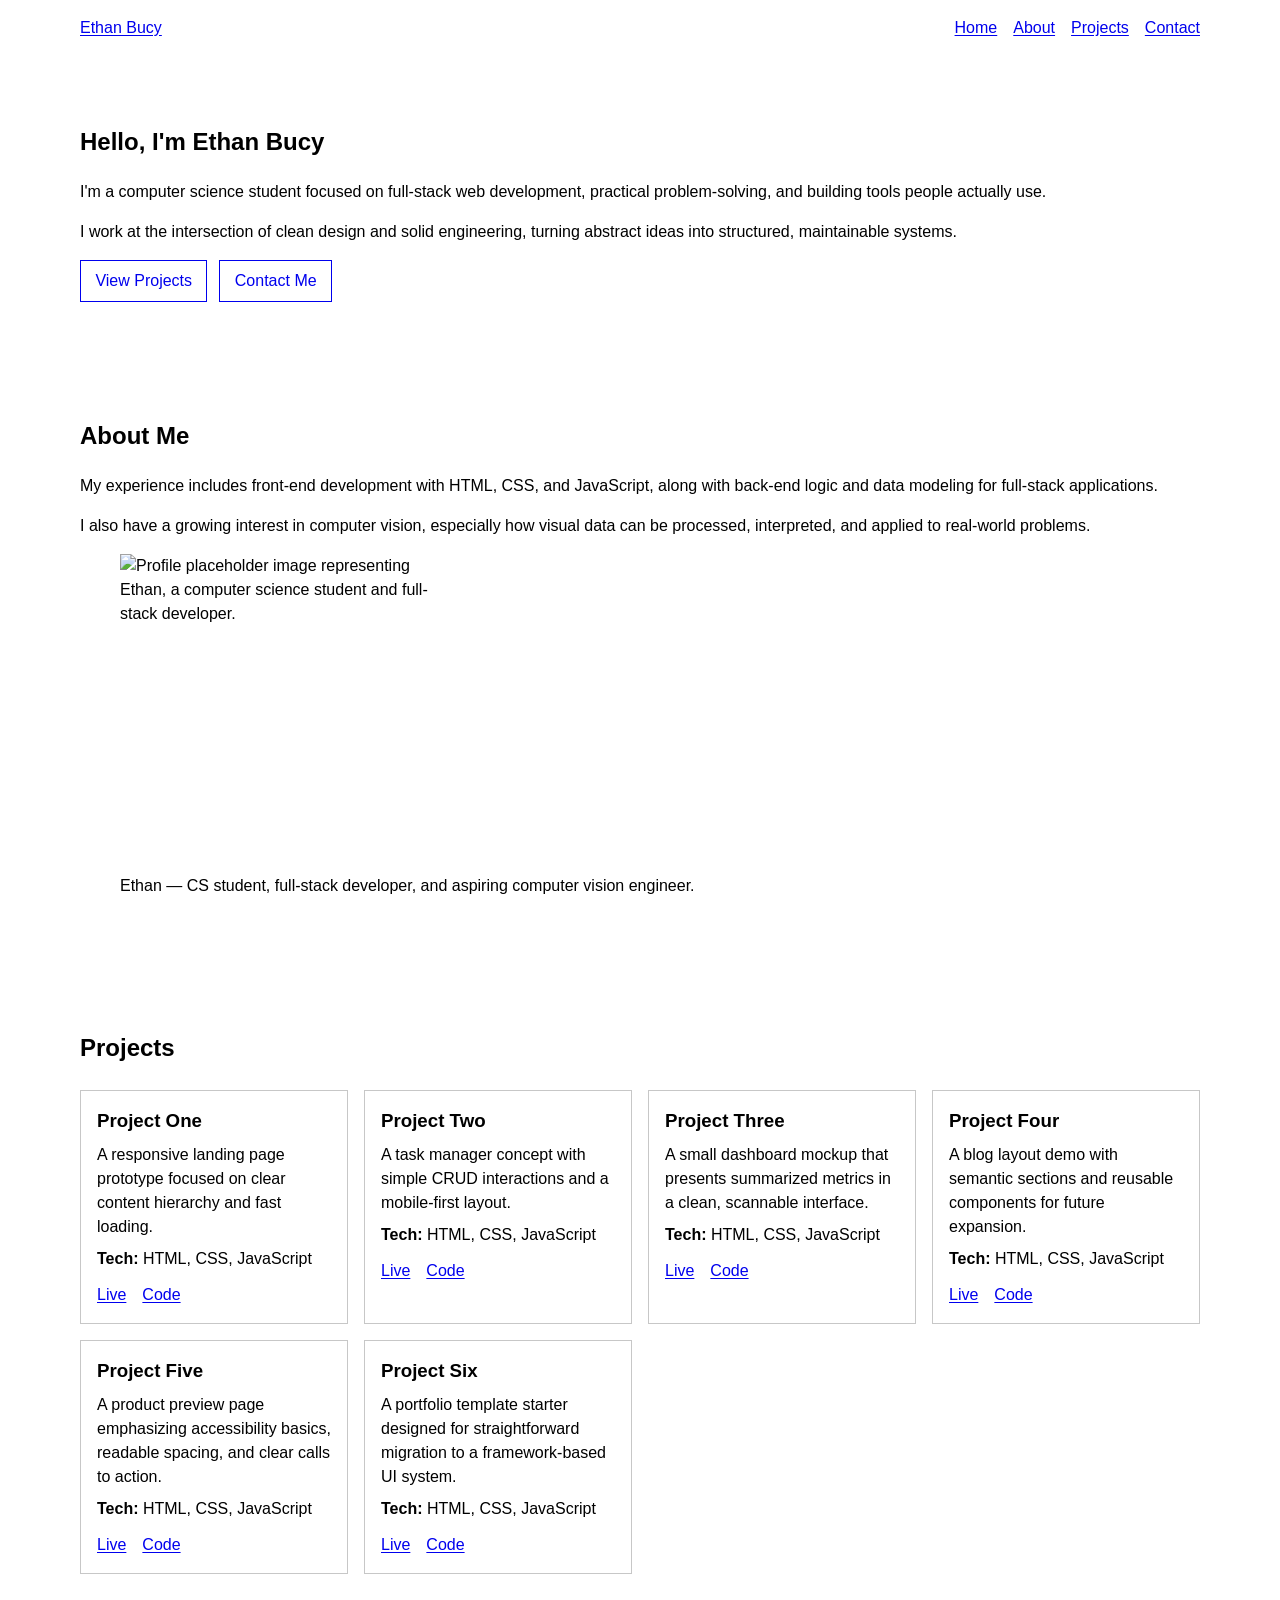
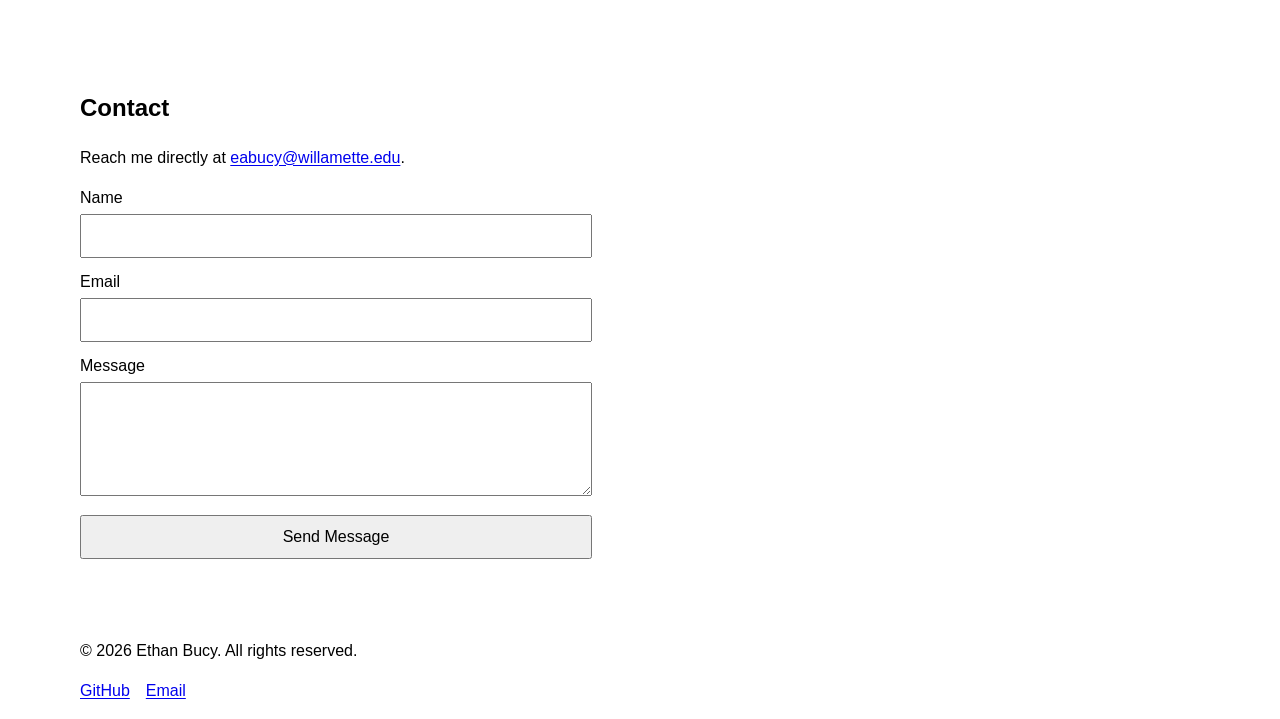
==== index.html @ 57baa80f "Phase1" ====
<!doctype html>
<html lang="en">
  <head>
    <meta charset="UTF-8" />
    <meta name="viewport" content="width=device-width, initial-scale=1.0" />
    <title>Ethan Bucy | Portfolio</title>
    <link rel="stylesheet" href="style.css" />
  </head>
  <body>
    <a class="skip-link" href="#main-content">Skip to content</a>

    <!-- Header / Navigation -->
    <header class="site-header">
      <div class="container">
        <nav class="nav" aria-label="Primary">
          <a class="brand" href="#home">Ethan Bucy</a>
          <ul class="nav__list">
            <li><a href="#home">Home</a></li>
            <li><a href="#about">About</a></li>
            <li><a href="#projects">Projects</a></li>
            <li><a href="#contact">Contact</a></li>
          </ul>
        </nav>
      </div>
    </header>

    <main id="main-content">
      <!-- Hero Section -->
      <section id="home" class="section hero">
        <div class="container">
          <h1>Hello, I'm Ethan Bucy</h1>
          <p>
            I'm a computer science student focused on full-stack web
            development, practical problem-solving, and building tools people
            actually use.
          </p>
          <p>
            I work at the intersection of clean design and solid engineering,
            turning abstract ideas into structured, maintainable systems.
          </p>
          <div class="hero__actions">
            <a class="button" href="#projects">View Projects</a>
            <a class="button button--secondary" href="#contact">Contact Me</a>
          </div>
        </div>
      </section>

      <!-- About Section -->
      <section id="about" class="section about">
        <div class="container">
          <h2>About Me</h2>
          <p>
            My experience includes front-end development with HTML, CSS, and
            JavaScript, along with back-end logic and data modeling for
            full-stack applications.
          </p>
          <p>
            I also have a growing interest in computer vision, especially how
            visual data can be processed, interpreted, and applied to
            real-world problems.
          </p>
          <figure class="profile">
            <img
              src="assets/profile-placeholder.jpg"
              alt="Profile placeholder image representing Ethan, a computer science student and full-stack developer."
              width="320"
              height="320"
            />
            <figcaption>Ethan — CS student, full-stack developer, and aspiring computer vision engineer.</figcaption>
          </figure>
        </div>
      </section>

      <!-- Projects Section -->
      <section id="projects" class="section projects-section">
        <div class="container">
          <h2>Projects</h2>
          <ul class="projects" aria-label="Project cards">
            <li class="projects__item">
              <article class="project-card">
                <div class="project-card__body">
                  <h3>Project One</h3>
                  <p>
                    A responsive landing page prototype focused on clear content
                    hierarchy and fast loading.
                  </p>
                  <p class="project-card__tech"><strong>Tech:</strong> HTML, CSS, JavaScript</p>
                </div>
                <p class="project-card__links"><a href="#">Live</a> <a href="#">Code</a></p>
              </article>
            </li>
            <li class="projects__item">
              <article class="project-card">
                <div class="project-card__body">
                  <h3>Project Two</h3>
                  <p>
                    A task manager concept with simple CRUD interactions and a
                    mobile-first layout.
                  </p>
                  <p class="project-card__tech"><strong>Tech:</strong> HTML, CSS, JavaScript</p>
                </div>
                <p class="project-card__links"><a href="#">Live</a> <a href="#">Code</a></p>
              </article>
            </li>
            <li class="projects__item">
              <article class="project-card">
                <div class="project-card__body">
                  <h3>Project Three</h3>
                  <p>
                    A small dashboard mockup that presents summarized metrics in
                    a clean, scannable interface.
                  </p>
                  <p class="project-card__tech"><strong>Tech:</strong> HTML, CSS, JavaScript</p>
                </div>
                <p class="project-card__links"><a href="#">Live</a> <a href="#">Code</a></p>
              </article>
            </li>
            <li class="projects__item">
              <article class="project-card">
                <div class="project-card__body">
                  <h3>Project Four</h3>
                  <p>
                    A blog layout demo with semantic sections and reusable
                    components for future expansion.
                  </p>
                  <p class="project-card__tech"><strong>Tech:</strong> HTML, CSS, JavaScript</p>
                </div>
                <p class="project-card__links"><a href="#">Live</a> <a href="#">Code</a></p>
              </article>
            </li>
            <li class="projects__item">
              <article class="project-card">
                <div class="project-card__body">
                  <h3>Project Five</h3>
                  <p>
                    A product preview page emphasizing accessibility basics,
                    readable spacing, and clear calls to action.
                  </p>
                  <p class="project-card__tech"><strong>Tech:</strong> HTML, CSS, JavaScript</p>
                </div>
                <p class="project-card__links"><a href="#">Live</a> <a href="#">Code</a></p>
              </article>
            </li>
            <li class="projects__item">
              <article class="project-card">
                <div class="project-card__body">
                  <h3>Project Six</h3>
                  <p>
                    A portfolio template starter designed for straightforward
                    migration to a framework-based UI system.
                  </p>
                  <p class="project-card__tech"><strong>Tech:</strong> HTML, CSS, JavaScript</p>
                </div>
                <p class="project-card__links"><a href="#">Live</a> <a href="#">Code</a></p>
              </article>
            </li>
          </ul>
        </div>
      </section>

      <!-- Contact Section -->
      <section id="contact" class="section contact">
        <div class="container">
          <h2>Contact</h2>
          <p>
            Reach me directly at
            <a href="mailto:eabucy@willamette.edu">eabucy@willamette.edu</a>.
          </p>
          <form class="contact-form" action="#" method="post">
            <div>
              <label for="name">Name</label>
              <input id="name" name="name" type="text" autocomplete="name" required />
            </div>
            <div>
              <label for="email">Email</label>
              <input
                id="email"
                name="email"
                type="email"
                autocomplete="email"
                required
              />
            </div>
            <div>
              <label for="message">Message</label>
              <textarea
                id="message"
                name="message"
                rows="4"
                required
              ></textarea>
            </div>
            <button type="submit">Send Message</button>
          </form>
        </div>
      </section>
    </main>

    <!-- Footer -->
    <footer class="site-footer">
      <div class="container">
        <p>&copy; 2026 Ethan Bucy. All rights reserved.</p>
        <ul class="social-links" aria-label="Social links">
          <li><a href="#">GitHub</a></li>
          <li><a href="mailto:eabucy@willamette.edu">Email</a></li>
        </ul>
      </div>
    </footer>
  </body>
</html>
---- style.css ----
*,
*::before,
*::after {
  box-sizing: border-box;
}

html {
  font-family: -apple-system, BlinkMacSystemFont, "Segoe UI", sans-serif;
  line-height: 1.5;
  -webkit-text-size-adjust: 100%;
}

body {
  margin: 0;
}

img {
  display: block;
  max-width: 100%;
  height: auto;
}

a {
  text-underline-offset: 0.15em;
}

.container {
  width: min(100% - 2rem, 70rem);
  margin-inline: auto;
}

.section {
  padding-block: 3rem;
}

.site-header,
.site-footer {
  padding-block: 1rem;
}

.nav {
  display: flex;
  flex-wrap: wrap;
  justify-content: space-between;
  align-items: center;
  gap: 0.75rem;
}

.nav__list {
  list-style: none;
  display: flex;
  flex-wrap: wrap;
  gap: 1rem;
  margin: 0;
  padding: 0;
}

.hero__actions {
  display: flex;
  flex-wrap: wrap;
  gap: 0.75rem;
  margin-top: 1rem;
}

.button {
  display: inline-block;
  padding: 0.5rem 0.9rem;
  border: 1px solid currentColor;
  text-decoration: none;
}

.projects {
  list-style: none;
  display: grid;
  grid-template-columns: repeat(auto-fit, minmax(16rem, 1fr));
  gap: 1rem;
  margin: 1.5rem 0 0;
  padding: 0;
}

.project-card {
  height: 100%;
  border: 1px solid #c7c7c7;
  padding: 1rem;
  display: flex;
  flex-direction: column;
  gap: 0.75rem;
}

.project-card__body {
  display: grid;
  gap: 0.5rem;
}

.project-card__body > * {
  margin: 0;
}

.project-card__links {
  margin: 0;
  display: flex;
  gap: 1rem;
}

.contact-form {
  margin-top: 1rem;
  max-width: 32rem;
  display: grid;
  gap: 0.75rem;
}

.contact-form label {
  display: inline-block;
  margin-bottom: 0.25rem;
}

.contact-form input,
.contact-form textarea,
.contact-form button {
  width: 100%;
  font: inherit;
}

.contact-form input,
.contact-form textarea {
  padding: 0.5rem;
}

.contact-form button {
  width: auto;
  padding: 0.5rem 0.9rem;
}

.social-links {
  list-style: none;
  display: flex;
  flex-wrap: wrap;
  gap: 1rem;
  margin: 0;
  padding: 0;
}

.skip-link {
  position: absolute;
  left: -9999px;
  top: auto;
  z-index: 1000;
}

.skip-link:focus {
  left: 1rem;
  top: 1rem;
  padding: 0.5rem 0.75rem;
  border: 1px solid #000;
  background: #fff;
}

/* Phase 2: Add your vanilla styling here */
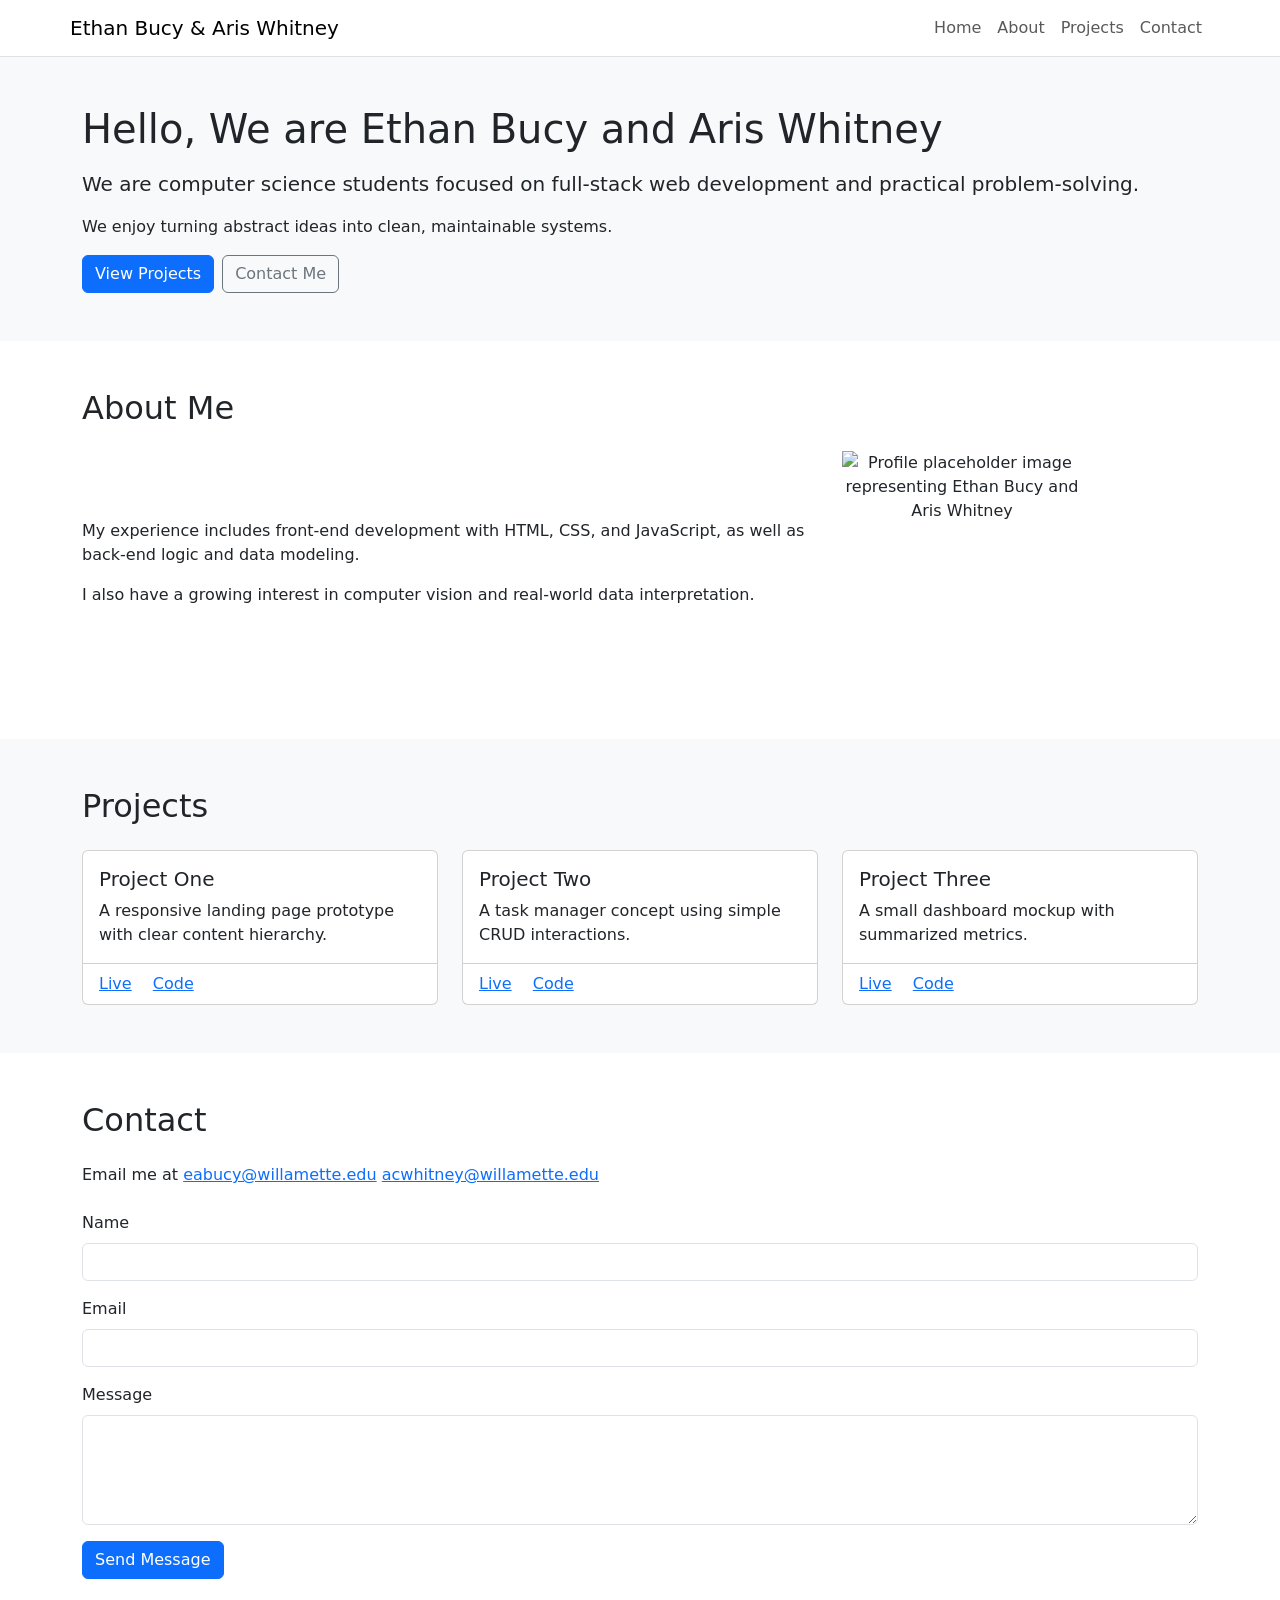
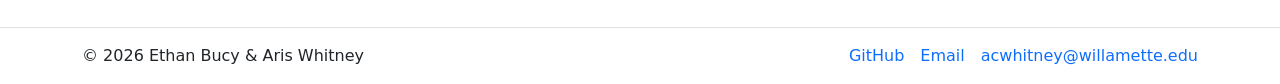
==== commit 85592eef: "final" ====
--- a/index.html
+++ b/index.html
@@ -3,208 +3,198 @@
   <head>
     <meta charset="UTF-8" />
     <meta name="viewport" content="width=device-width, initial-scale=1.0" />
-    <title>Ethan Bucy | Portfolio</title>
+    <title>Ethan Bucy & Aris Whitney| Portfolio</title>
+
+    <!-- Bootstrap 5 -->
+    <link
+      href="https://cdn.jsdelivr.net/npm/bootstrap@5.3.2/dist/css/bootstrap.min.css"
+      rel="stylesheet"
+    />
+
+    <!-- Custom styles -->
     <link rel="stylesheet" href="style.css" />
   </head>
+
   <body>
     <a class="skip-link" href="#main-content">Skip to content</a>
 
     <!-- Header / Navigation -->
-    <header class="site-header">
-      <div class="container">
-        <nav class="nav" aria-label="Primary">
-          <a class="brand" href="#home">Ethan Bucy</a>
-          <ul class="nav__list">
-            <li><a href="#home">Home</a></li>
-            <li><a href="#about">About</a></li>
-            <li><a href="#projects">Projects</a></li>
-            <li><a href="#contact">Contact</a></li>
+    <header class="site-header border-bottom">
+      <nav class="navbar navbar-expand-md container" aria-label="Primary">
+        <a class="navbar-brand" href="#home">Ethan Bucy & Aris Whitney</a>
+
+        <button
+          class="navbar-toggler"
+          type="button"
+          data-bs-toggle="collapse"
+          data-bs-target="#primaryNav"
+          aria-controls="primaryNav"
+          aria-expanded="false"
+          aria-label="Toggle navigation"
+        >
+          <span class="navbar-toggler-icon"></span>
+        </button>
+
+        <div class="collapse navbar-collapse" id="primaryNav">
+          <ul class="navbar-nav ms-auto mb-2 mb-md-0">
+            <li class="nav-item"><a class="nav-link" href="#home">Home</a></li>
+            <li class="nav-item"><a class="nav-link" href="#about">About</a></li>
+            <li class="nav-item"><a class="nav-link" href="#projects">Projects</a></li>
+            <li class="nav-item"><a class="nav-link" href="#contact">Contact</a></li>
           </ul>
-        </nav>
-      </div>
+        </div>
+      </nav>
     </header>
 
     <main id="main-content">
-      <!-- Hero Section -->
-      <section id="home" class="section hero">
-        <div class="container">
-          <h1>Hello, I'm Ethan Bucy</h1>
-          <p>
-            I'm a computer science student focused on full-stack web
-            development, practical problem-solving, and building tools people
-            actually use.
+      <!-- Hero -->
+      <section id="home" class="py-5 bg-light">
+        <div class="container">
+          <h1 class="mb-3">Hello, We are Ethan Bucy and Aris Whitney</h1>
+          <p class="lead">
+            We are computer science students focused on full-stack web development
+            and practical problem-solving.
           </p>
           <p>
-            I work at the intersection of clean design and solid engineering,
-            turning abstract ideas into structured, maintainable systems.
+            We enjoy turning abstract ideas into clean, maintainable systems.
           </p>
-          <div class="hero__actions">
-            <a class="button" href="#projects">View Projects</a>
-            <a class="button button--secondary" href="#contact">Contact Me</a>
+          <div class="d-flex gap-2 flex-wrap mt-3">
+            <a class="btn btn-primary" href="#projects">View Projects</a>
+            <a class="btn btn-outline-secondary" href="#contact">Contact Me</a>
           </div>
         </div>
       </section>
 
-      <!-- About Section -->
-      <section id="about" class="section about">
-        <div class="container">
-          <h2>About Me</h2>
+      <!-- About -->
+      <section id="about" class="py-5">
+        <div class="container">
+          <h2 class="mb-4">About Me</h2>
+          <div class="row align-items-center g-4">
+            <div class="col-md-8">
+              <p>
+                My experience includes front-end development with HTML, CSS, and
+                JavaScript, as well as back-end logic and data modeling.
+              </p>
+              <p>
+                I also have a growing interest in computer vision and real-world
+                data interpretation.
+              </p>
+            </div>
+            <div class="col-md-4 text-center">
+              <img
+                src="assets/profile-placeholder.jpg"
+                alt="Profile placeholder image representing Ethan Bucy and Aris Whitney"
+                class="img-fluid"
+                width="240"
+                height="240"
+              />
+            </div>
+          </div>
+        </div>
+      </section>
+
+      <!-- Projects -->
+      <section id="projects" class="py-5 bg-light">
+        <div class="container">
+          <h2 class="mb-4">Projects</h2>
+          <div class="row g-4">
+            <div class="col-sm-6 col-lg-4">
+              <article class="card h-100">
+                <div class="card-body">
+                  <h3 class="h5 card-title">Project One</h3>
+                  <p class="card-text">
+                    A responsive landing page prototype with clear content
+                    hierarchy.
+                  </p>
+                </div>
+                <div class="card-footer bg-transparent">
+                  <a href="#" class="card-link">Live</a>
+                  <a href="#" class="card-link">Code</a>
+                </div>
+              </article>
+            </div>
+
+            <div class="col-sm-6 col-lg-4">
+              <article class="card h-100">
+                <div class="card-body">
+                  <h3 class="h5 card-title">Project Two</h3>
+                  <p class="card-text">
+                    A task manager concept using simple CRUD interactions.
+                  </p>
+                </div>
+                <div class="card-footer bg-transparent">
+                  <a href="#" class="card-link">Live</a>
+                  <a href="#" class="card-link">Code</a>
+                </div>
+              </article>
+            </div>
+
+            <div class="col-sm-6 col-lg-4">
+              <article class="card h-100">
+                <div class="card-body">
+                  <h3 class="h5 card-title">Project Three</h3>
+                  <p class="card-text">
+                    A small dashboard mockup with summarized metrics.
+                  </p>
+                </div>
+                <div class="card-footer bg-transparent">
+                  <a href="#" class="card-link">Live</a>
+                  <a href="#" class="card-link">Code</a>
+                </div>
+              </article>
+            </div>
+          </div>
+        </div>
+      </section>
+
+      <!-- Contact -->
+      <section id="contact" class="py-5">
+        <div class="container">
+          <h2 class="mb-4">Contact</h2>
           <p>
-            My experience includes front-end development with HTML, CSS, and
-            JavaScript, along with back-end logic and data modeling for
-            full-stack applications.
+            Email me at
+            <a href="mailto:eabucy@willamette.edu">eabucy@willamette.edu</a>
+            <a href="mailto:acwhitney@willamette.edu">acwhitney@willamette.edu</a>
           </p>
-          <p>
-            I also have a growing interest in computer vision, especially how
-            visual data can be processed, interpreted, and applied to
-            real-world problems.
-          </p>
-          <figure class="profile">
-            <img
-              src="assets/profile-placeholder.jpg"
-              alt="Profile placeholder image representing Ethan, a computer science student and full-stack developer."
-              width="320"
-              height="320"
-            />
-            <figcaption>Ethan — CS student, full-stack developer, and aspiring computer vision engineer.</figcaption>
-          </figure>
-        </div>
-      </section>
-
-      <!-- Projects Section -->
-      <section id="projects" class="section projects-section">
-        <div class="container">
-          <h2>Projects</h2>
-          <ul class="projects" aria-label="Project cards">
-            <li class="projects__item">
-              <article class="project-card">
-                <div class="project-card__body">
-                  <h3>Project One</h3>
-                  <p>
-                    A responsive landing page prototype focused on clear content
-                    hierarchy and fast loading.
-                  </p>
-                  <p class="project-card__tech"><strong>Tech:</strong> HTML, CSS, JavaScript</p>
-                </div>
-                <p class="project-card__links"><a href="#">Live</a> <a href="#">Code</a></p>
-              </article>
-            </li>
-            <li class="projects__item">
-              <article class="project-card">
-                <div class="project-card__body">
-                  <h3>Project Two</h3>
-                  <p>
-                    A task manager concept with simple CRUD interactions and a
-                    mobile-first layout.
-                  </p>
-                  <p class="project-card__tech"><strong>Tech:</strong> HTML, CSS, JavaScript</p>
-                </div>
-                <p class="project-card__links"><a href="#">Live</a> <a href="#">Code</a></p>
-              </article>
-            </li>
-            <li class="projects__item">
-              <article class="project-card">
-                <div class="project-card__body">
-                  <h3>Project Three</h3>
-                  <p>
-                    A small dashboard mockup that presents summarized metrics in
-                    a clean, scannable interface.
-                  </p>
-                  <p class="project-card__tech"><strong>Tech:</strong> HTML, CSS, JavaScript</p>
-                </div>
-                <p class="project-card__links"><a href="#">Live</a> <a href="#">Code</a></p>
-              </article>
-            </li>
-            <li class="projects__item">
-              <article class="project-card">
-                <div class="project-card__body">
-                  <h3>Project Four</h3>
-                  <p>
-                    A blog layout demo with semantic sections and reusable
-                    components for future expansion.
-                  </p>
-                  <p class="project-card__tech"><strong>Tech:</strong> HTML, CSS, JavaScript</p>
-                </div>
-                <p class="project-card__links"><a href="#">Live</a> <a href="#">Code</a></p>
-              </article>
-            </li>
-            <li class="projects__item">
-              <article class="project-card">
-                <div class="project-card__body">
-                  <h3>Project Five</h3>
-                  <p>
-                    A product preview page emphasizing accessibility basics,
-                    readable spacing, and clear calls to action.
-                  </p>
-                  <p class="project-card__tech"><strong>Tech:</strong> HTML, CSS, JavaScript</p>
-                </div>
-                <p class="project-card__links"><a href="#">Live</a> <a href="#">Code</a></p>
-              </article>
-            </li>
-            <li class="projects__item">
-              <article class="project-card">
-                <div class="project-card__body">
-                  <h3>Project Six</h3>
-                  <p>
-                    A portfolio template starter designed for straightforward
-                    migration to a framework-based UI system.
-                  </p>
-                  <p class="project-card__tech"><strong>Tech:</strong> HTML, CSS, JavaScript</p>
-                </div>
-                <p class="project-card__links"><a href="#">Live</a> <a href="#">Code</a></p>
-              </article>
-            </li>
-          </ul>
-        </div>
-      </section>
-
-      <!-- Contact Section -->
-      <section id="contact" class="section contact">
-        <div class="container">
-          <h2>Contact</h2>
-          <p>
-            Reach me directly at
-            <a href="mailto:eabucy@willamette.edu">eabucy@willamette.edu</a>.
-          </p>
-          <form class="contact-form" action="#" method="post">
-            <div>
-              <label for="name">Name</label>
-              <input id="name" name="name" type="text" autocomplete="name" required />
-            </div>
-            <div>
-              <label for="email">Email</label>
-              <input
-                id="email"
-                name="email"
-                type="email"
-                autocomplete="email"
-                required
-              />
-            </div>
-            <div>
-              <label for="message">Message</label>
-              <textarea
-                id="message"
-                name="message"
-                rows="4"
-                required
-              ></textarea>
-            </div>
-            <button type="submit">Send Message</button>
+
+          <form class="contact-form mt-4" action="#" method="post">
+            <div class="mb-3">
+              <label for="name" class="form-label">Name</label>
+              <input id="name" class="form-control" type="text" required />
+            </div>
+
+            <div class="mb-3">
+              <label for="email" class="form-label">Email</label>
+              <input id="email" class="form-control" type="email" required />
+            </div>
+
+            <div class="mb-3">
+              <label for="message" class="form-label">Message</label>
+              <textarea id="message" class="form-control" rows="4" required></textarea>
+            </div>
+
+            <button type="submit" class="btn btn-primary">Send Message</button>
           </form>
         </div>
       </section>
     </main>
 
     <!-- Footer -->
-    <footer class="site-footer">
-      <div class="container">
-        <p>&copy; 2026 Ethan Bucy. All rights reserved.</p>
-        <ul class="social-links" aria-label="Social links">
+    <footer class="site-footer border-top py-3">
+      <div class="container d-flex flex-wrap justify-content-between gap-2">
+        <p class="mb-0">&copy; 2026 Ethan Bucy & Aris Whitney</p>
+        <ul class="list-unstyled d-flex gap-3 mb-0">
           <li><a href="#">GitHub</a></li>
           <li><a href="mailto:eabucy@willamette.edu">Email</a></li>
+          <li><a href="mailto:acwhitney@willamette.edu">acwhitney@willamette.edu</a>
+          </li>
+        </ul>
         </ul>
       </div>
     </footer>
+
+    <!-- Bootstrap JS -->
+    <script src="https://cdn.jsdelivr.net/npm/bootstrap@5.3.2/dist/js/bootstrap.bundle.min.js"></script>
   </body>
 </html>
+
--- a/style.css
+++ b/style.css
@@ -1,3 +1,4 @@
+/* Reset / base */
 *,
 *::before,
 *::after {
@@ -7,139 +8,20 @@
 html {
   font-family: -apple-system, BlinkMacSystemFont, "Segoe UI", sans-serif;
   line-height: 1.5;
-  -webkit-text-size-adjust: 100%;
 }
 
 body {
   margin: 0;
 }
 
+/* Images */
 img {
-  display: block;
   max-width: 100%;
   height: auto;
+  display: block;
 }
 
-a {
-  text-underline-offset: 0.15em;
-}
-
-.container {
-  width: min(100% - 2rem, 70rem);
-  margin-inline: auto;
-}
-
-.section {
-  padding-block: 3rem;
-}
-
-.site-header,
-.site-footer {
-  padding-block: 1rem;
-}
-
-.nav {
-  display: flex;
-  flex-wrap: wrap;
-  justify-content: space-between;
-  align-items: center;
-  gap: 0.75rem;
-}
-
-.nav__list {
-  list-style: none;
-  display: flex;
-  flex-wrap: wrap;
-  gap: 1rem;
-  margin: 0;
-  padding: 0;
-}
-
-.hero__actions {
-  display: flex;
-  flex-wrap: wrap;
-  gap: 0.75rem;
-  margin-top: 1rem;
-}
-
-.button {
-  display: inline-block;
-  padding: 0.5rem 0.9rem;
-  border: 1px solid currentColor;
-  text-decoration: none;
-}
-
-.projects {
-  list-style: none;
-  display: grid;
-  grid-template-columns: repeat(auto-fit, minmax(16rem, 1fr));
-  gap: 1rem;
-  margin: 1.5rem 0 0;
-  padding: 0;
-}
-
-.project-card {
-  height: 100%;
-  border: 1px solid #c7c7c7;
-  padding: 1rem;
-  display: flex;
-  flex-direction: column;
-  gap: 0.75rem;
-}
-
-.project-card__body {
-  display: grid;
-  gap: 0.5rem;
-}
-
-.project-card__body > * {
-  margin: 0;
-}
-
-.project-card__links {
-  margin: 0;
-  display: flex;
-  gap: 1rem;
-}
-
-.contact-form {
-  margin-top: 1rem;
-  max-width: 32rem;
-  display: grid;
-  gap: 0.75rem;
-}
-
-.contact-form label {
-  display: inline-block;
-  margin-bottom: 0.25rem;
-}
-
-.contact-form input,
-.contact-form textarea,
-.contact-form button {
-  width: 100%;
-  font: inherit;
-}
-
-.contact-form input,
-.contact-form textarea {
-  padding: 0.5rem;
-}
-
-.contact-form button {
-  width: auto;
-  padding: 0.5rem 0.9rem;
-}
-
-.social-links {
-  list-style: none;
-  display: flex;
-  flex-wrap: wrap;
-  gap: 1rem;
-  margin: 0;
-  padding: 0;
-}
-
+/* Skip link (accessibility) */
 .skip-link {
   position: absolute;
   left: -9999px;
@@ -151,8 +33,16 @@
   left: 1rem;
   top: 1rem;
   padding: 0.5rem 0.75rem;
+  background: #fff;
   border: 1px solid #000;
-  background: #fff;
 }
 
-/* Phase 2: Add your vanilla styling here */
+/* Branding tweaks */
+.site-header,
+.site-footer {
+  background-color: #fff;
+}
+
+footer a {
+  text-decoration: none;
+}
